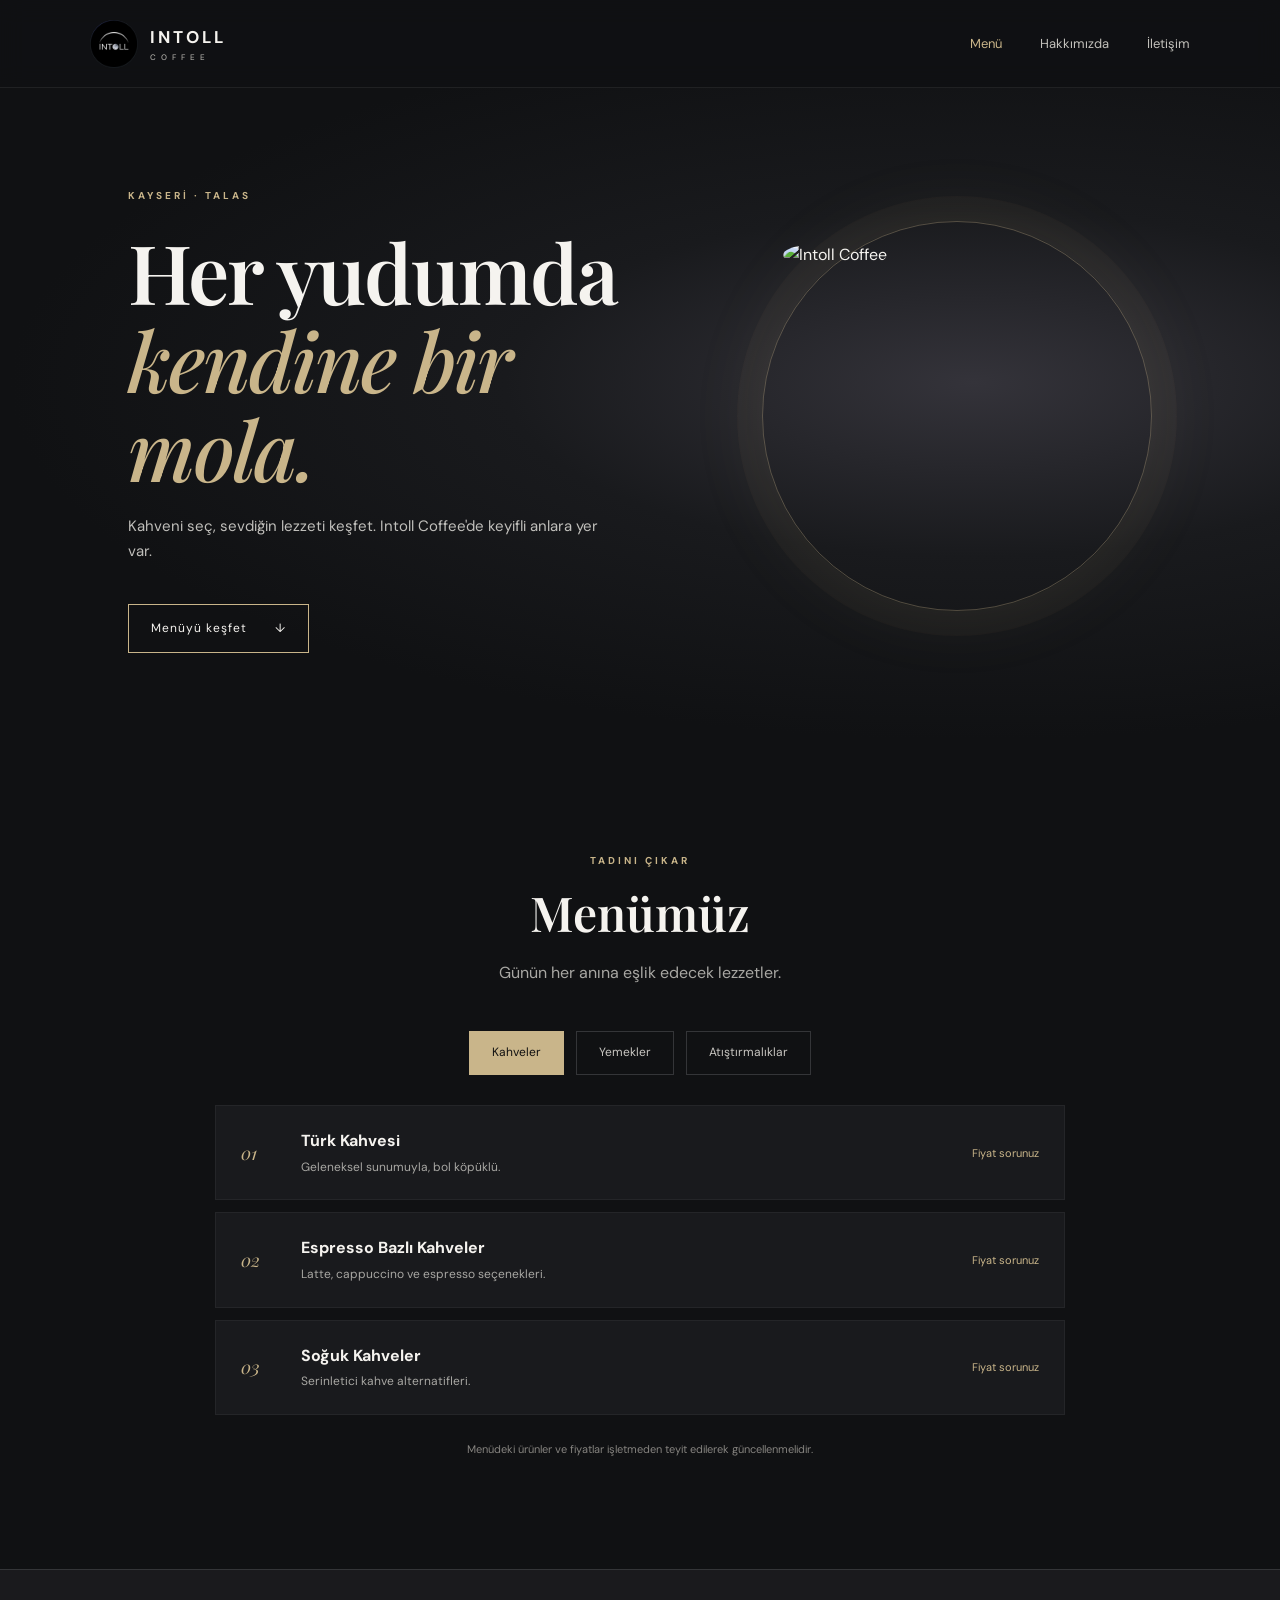
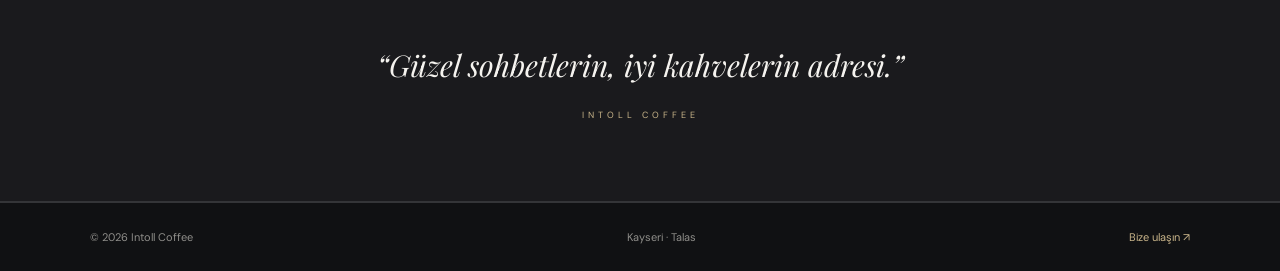
==== index.html @ 2c8d4df7 "Fix logo image source in index.html Updated logo image source in header." ====
<!DOCTYPE html>
<html lang="tr">
<head>
  <meta charset="UTF-8"><meta name="viewport" content="width=device-width, initial-scale=1">
  <meta name="description" content="Intoll Coffee — Kayseri Talas'ta kahve, lezzet ve keyifli anlar.">
  <title>Menü | Intoll Coffee</title><link rel="stylesheet" href="style.css">
</head>
<body>
<header class="site-header"><a class="brand" href="index.html"><img src="intoll-logo.jpg" alt="Intoll Coffee logosu"><span>INTOLL <small>COFFEE</small></span></a>
<button class="nav-toggle" aria-label="Menüyü aç" aria-expanded="false">☰</button>
<nav class="nav"><a class="active" href="index.html">Menü</a><a href="about.html">Hakkımızda</a><a href="contact.html">İletişim</a></nav></header>
<main>
<section class="hero menu-hero"><div class="hero-content"><p class="eyebrow">KAYSERİ · TALAS</p><h1>Her yudumda<br><em>kendine bir mola.</em></h1><p>Kahveni seç, sevdiğin lezzeti keşfet. Intoll Coffee'de keyifli anlara yer var.</p><a class="button" href="#menu">Menüyü keşfet <span>↓</span></a></div><div class="hero-orbit"><img src="assets/intoll-logo.jpg" alt="Intoll Coffee"></div></section>
<section id="menu" class="section menu-section"><div class="section-heading"><p class="eyebrow">TADINI ÇIKAR</p><h2>Menümüz</h2><p>Günün her anına eşlik edecek lezzetler.</p></div>
<div class="menu-tabs" role="tablist"><button class="tab active" data-category="coffee">Kahveler</button><button class="tab" data-category="food">Yemekler</button><button class="tab" data-category="dessert">Atıştırmalıklar</button></div>
<div class="menu-grid" id="menu-items">
<article class="menu-card"><span class="menu-number">01</span><div><h3>Türk Kahvesi</h3><p>Geleneksel sunumuyla, bol köpüklü.</p></div><span class="price">Fiyat sorunuz</span></article>
<article class="menu-card"><span class="menu-number">02</span><div><h3>Espresso Bazlı Kahveler</h3><p>Latte, cappuccino ve espresso seçenekleri.</p></div><span class="price">Fiyat sorunuz</span></article>
<article class="menu-card"><span class="menu-number">03</span><div><h3>Soğuk Kahveler</h3><p>Serinletici kahve alternatifleri.</p></div><span class="price">Fiyat sorunuz</span></article>
</div>
<p class="menu-note">Menüdeki ürünler ve fiyatlar işletmeden teyit edilerek güncellenmelidir.</p>
</section>
<section class="quote-band"><p>“Güzel sohbetlerin, iyi kahvelerin adresi.”</p><span>INTOLL COFFEE</span></section>
</main>
<footer><span>© <span id="year"></span> Intoll Coffee</span><span>Kayseri · Talas</span><a href="contact.html">Bize ulaşın ↗</a></footer>
<script src="script.js"></script></body></html>
---- style.css ----
@import url('https://fonts.googleapis.com/css2?family=DM+Sans:wght@400;500;600;700&family=Playfair+Display:ital,wght@0,500;0,600;0,700;1,500;1,600&display=swap');
:root{--bg:#101113;--panel:#191a1d;--white:#f5f3ef;--muted:#a8a7a3;--line:#343538;--accent:#c9b58a}*{box-sizing:border-box}html{scroll-behavior:smooth;scroll-padding-top:90px}body{margin:0;background:var(--bg);color:var(--white);font-family:'DM Sans',sans-serif;line-height:1.65}a{color:inherit;text-decoration:none}.site-header{height:88px;padding:0 7%;display:flex;align-items:center;justify-content:space-between;border-bottom:1px solid #ffffff12;background:#101113f2;position:sticky;top:0;z-index:10;backdrop-filter:blur(12px)}.brand{display:flex;align-items:center;gap:12px;font-weight:700;letter-spacing:3px;font-size:17px}.brand img{width:48px;height:48px;object-fit:cover;border-radius:50%}.brand small{display:block;font-size:8px;letter-spacing:5px;color:var(--muted);font-weight:500}.nav{display:flex;gap:38px}.nav a{font-size:13px;color:#c2c0bb;transition:.2s}.nav a:hover,.nav a.active{color:var(--accent)}.nav-toggle{display:none;background:none;color:white;border:0;font-size:25px}.hero{min-height:650px;padding:90px 10%;display:flex;align-items:center;justify-content:space-between;gap:50px;background:radial-gradient(ellipse at 76% 45%,#34333a 0%,#191a1d 34%,#101113 70%)}.hero-content{max-width:570px}.eyebrow{font-size:10px;letter-spacing:3px;color:var(--accent);font-weight:700}.hero h1,.inner-hero h1{font:600 clamp(48px,7vw,82px)/1.08 'Playfair Display',serif;letter-spacing:-2px;margin:22px 0}.hero h1 em,.inner-hero h1 em{color:var(--accent);font-weight:500}.hero-content>p:not(.eyebrow),.inner-hero>p:not(.eyebrow){max-width:470px;color:#c0bfbb;font-size:15px}.button{display:inline-flex;gap:28px;align-items:center;margin-top:25px;padding:14px 22px;border:1px solid var(--accent);font-size:12px;letter-spacing:1px;transition:.2s}.button:hover{background:var(--accent);color:#111}.hero-orbit{width:min(36vw,390px);aspect-ratio:1;border:1px solid #c9b58a55;border-radius:50%;padding:20px;box-shadow:0 0 0 25px #c9b58a08,0 0 80px #c9b58a16}.hero-orbit img,.about-mark img{width:100%;height:100%;object-fit:cover;border-radius:50%}.section{padding:100px 10%}.section-heading{text-align:center}.section-heading h2,.about-layout h2{font:600 48px 'Playfair Display',serif;margin:5px 0 10px}.section-heading>p:last-child{color:var(--muted)}.menu-tabs{display:flex;justify-content:center;gap:12px;margin:45px 0 30px;flex-wrap:wrap}.tab{background:transparent;border:1px solid var(--line);color:#c8c6c1;padding:11px 22px;font:inherit;font-size:12px;cursor:pointer}.tab.active,.tab:hover{background:var(--accent);color:#111;border-color:var(--accent)}.menu-grid{max-width:850px;margin:auto;display:grid;gap:12px}.menu-card{display:grid;grid-template-columns:45px 1fr auto;align-items:center;gap:15px;padding:22px 25px;background:var(--panel);border:1px solid #ffffff0c}.menu-number{color:var(--accent);font:italic 18px 'Playfair Display',serif}.menu-card h3{font-size:16px;margin:0 0 3px}.menu-card p{font-size:12px;color:var(--muted);margin:0}.price{font-size:11px;color:var(--accent);white-space:nowrap}.menu-note{text-align:center;color:#85837f;font-size:11px;margin-top:25px}.quote-band{text-align:center;padding:75px 20px;background:#1a1a1d;border-block:1px solid var(--line)}.quote-band p{font:italic 30px 'Playfair Display',serif;margin:0 0 15px}.quote-band span{font-size:9px;letter-spacing:4px;color:var(--accent)}.inner-hero{padding:110px 10% 100px;background:radial-gradient(ellipse at 70% 30%,#34333a,#101113 65%)}.inner-hero h1{font-size:clamp(48px,7vw,76px)}.about-layout{display:grid;grid-template-columns:minmax(220px, .8fr) 1.2fr;gap:9%;align-items:center}.about-mark{width:min(100%,330px);aspect-ratio:1;padding:16px;border:1px solid #c9b58a66;border-radius:50%}.about-layout p:not(.eyebrow){color:#b9b8b4;font-size:14px}.text-link{display:inline-block;color:var(--accent);font-size:12px;margin-top:18px;border-bottom:1px solid #c9b58a66;padding-bottom:5px}.contact-grid{display:grid;grid-template-columns:repeat(3,1fr);gap:16px}.contact-card{background:var(--panel);border:1px solid #ffffff10;padding:30px;min-height:270px}.contact-icon{font-size:30px;color:var(--accent)}.contact-card h2{font:600 25px 'Playfair Display',serif;margin:8px 0}.contact-card p:not(.eyebrow){font-size:13px;color:var(--muted)}.muted{font-size:11px;color:#888}footer{padding:25px 7%;border-top:1px solid var(--line);display:flex;justify-content:space-between;gap:20px;color:#8f8e8a;font-size:11px}footer a{color:var(--accent)}@media(max-width:760px){.site-header{height:72px;padding:0 6%}.brand img{width:42px;height:42px}.nav-toggle{display:block}.nav{display:none;position:absolute;top:72px;left:0;right:0;padding:22px 7%;background:#17181b;border-bottom:1px solid var(--line);flex-direction:column;gap:18px}.nav.open{display:flex}.hero{min-height:auto;padding:85px 8%;display:block}.hero-orbit{width:210px;margin:65px auto 0}.hero h1{font-size:54px}.section{padding:75px 7%}.section-heading h2,.about-layout h2{font-size:40px}.menu-card{grid-template-columns:28px 1fr;gap:10px;padding:18px}.price{grid-column:2}.inner-hero{padding:85px 8%}.about-layout{grid-template-columns:1fr;gap:40px}.about-mark{width:220px;margin:auto}.contact-grid{grid-template-columns:1fr}.contact-card{min-height:auto}footer{flex-wrap:wrap;padding:22px 7%}}
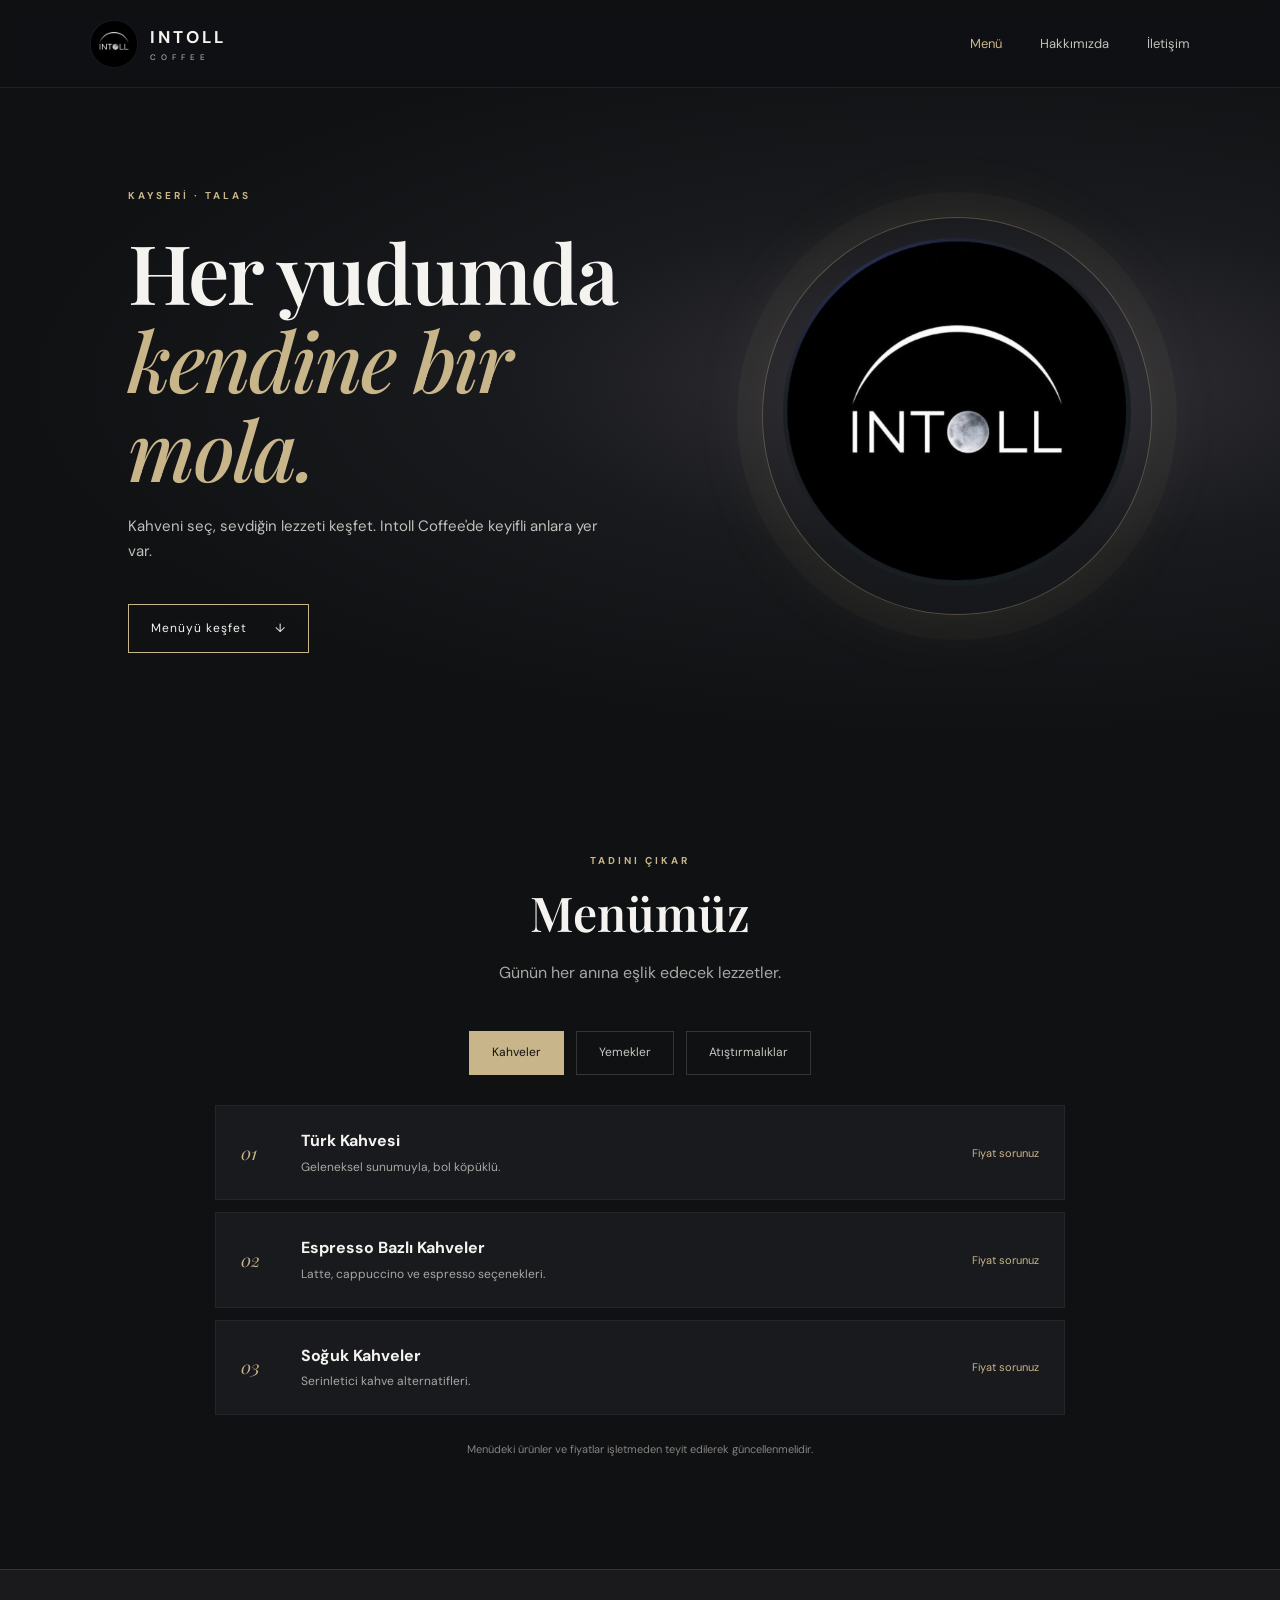
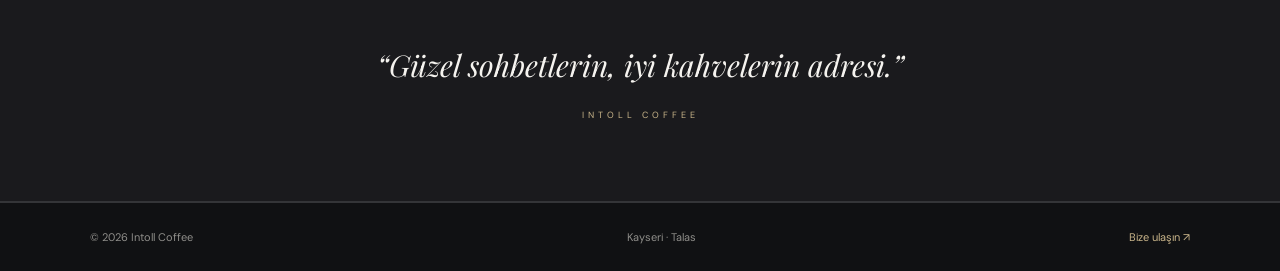
==== commit 25e0ff9d: "Update index.html" ====
--- a/index.html
+++ b/index.html
@@ -6,7 +6,7 @@
   <title>Menü | Intoll Coffee</title><link rel="stylesheet" href="style.css">
 </head>
 <body>
-<header class="site-header"><a class="brand" href="index.html"><img src="intoll-logo.jpg" alt="Intoll Coffee logosu"><span>INTOLL <small>COFFEE</small></span></a>
+<header class="site-header"><a class="brand" href="index.html"><img src="assets/intoll-logo.jpg" alt="Intoll Coffee logosu"><span>INTOLL <small>COFFEE</small></span></a>
 <button class="nav-toggle" aria-label="Menüyü aç" aria-expanded="false">☰</button>
 <nav class="nav"><a class="active" href="index.html">Menü</a><a href="about.html">Hakkımızda</a><a href="contact.html">İletişim</a></nav></header>
 <main>
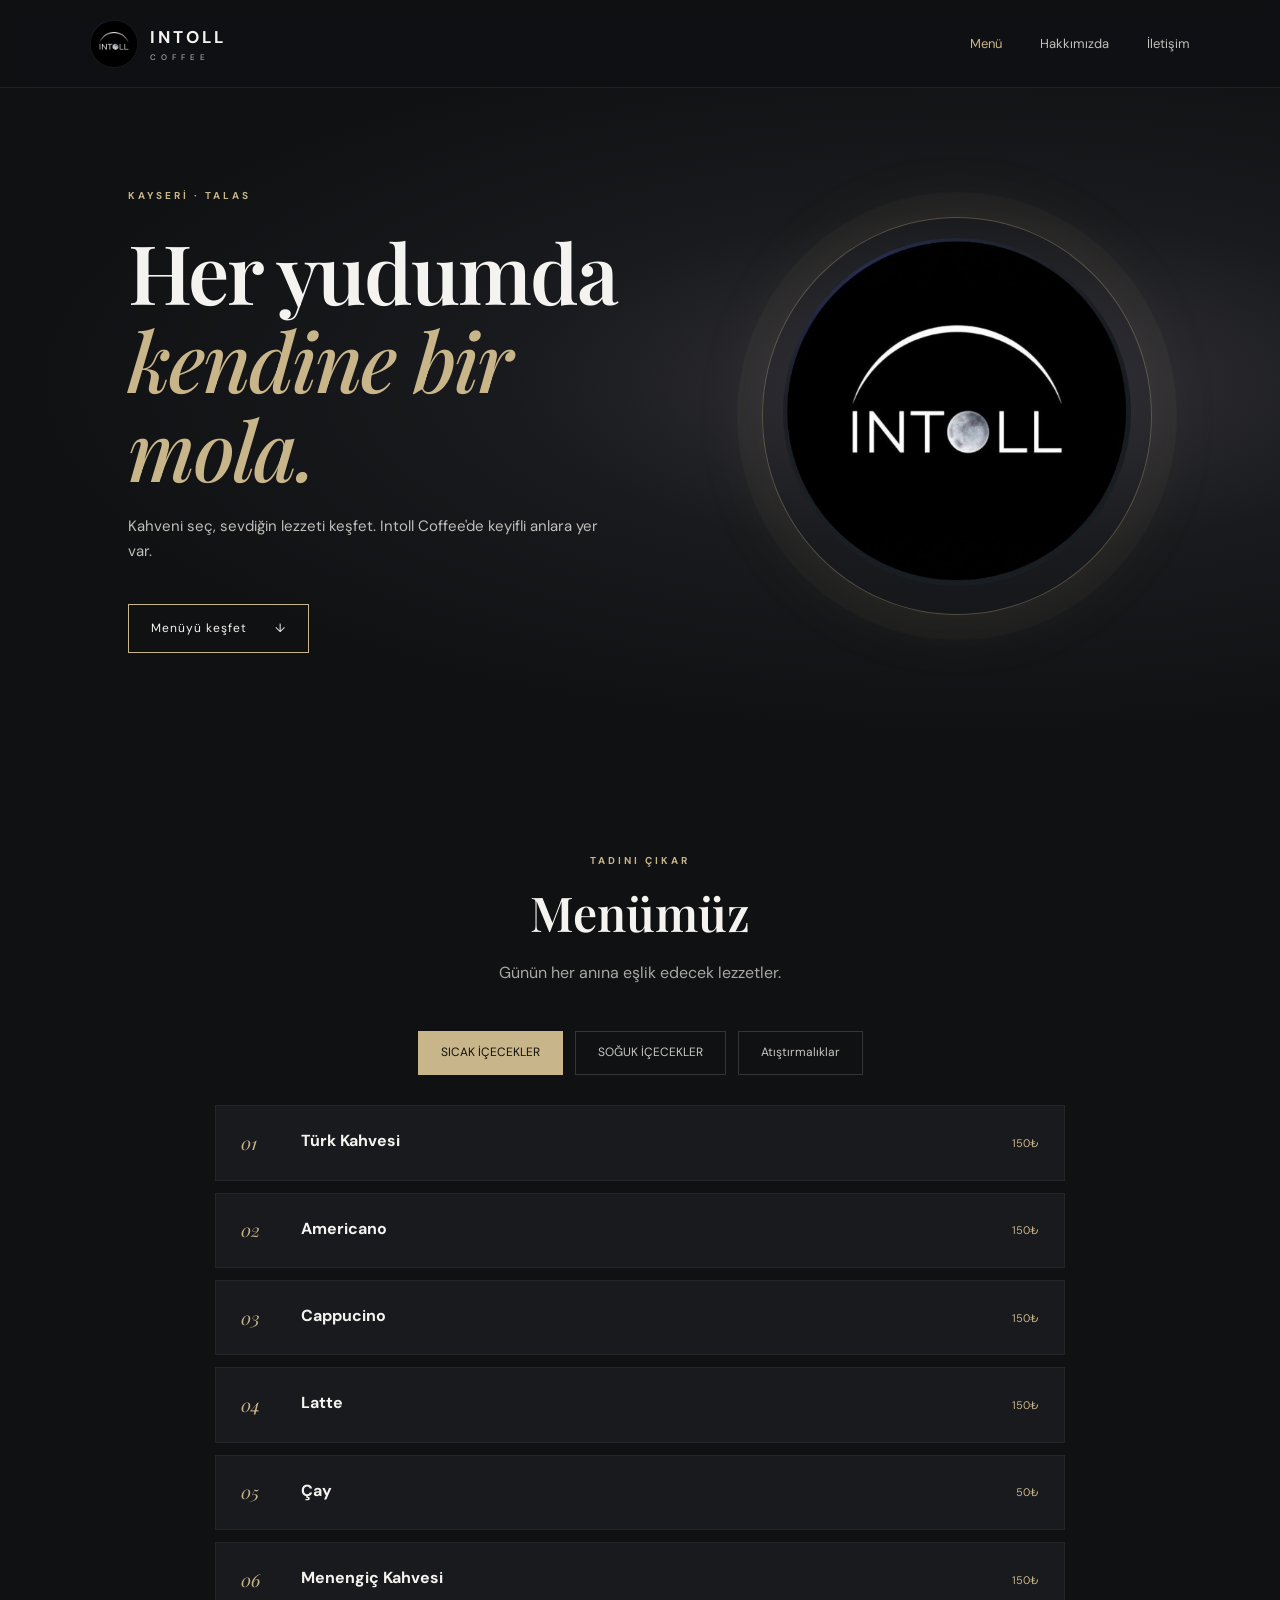
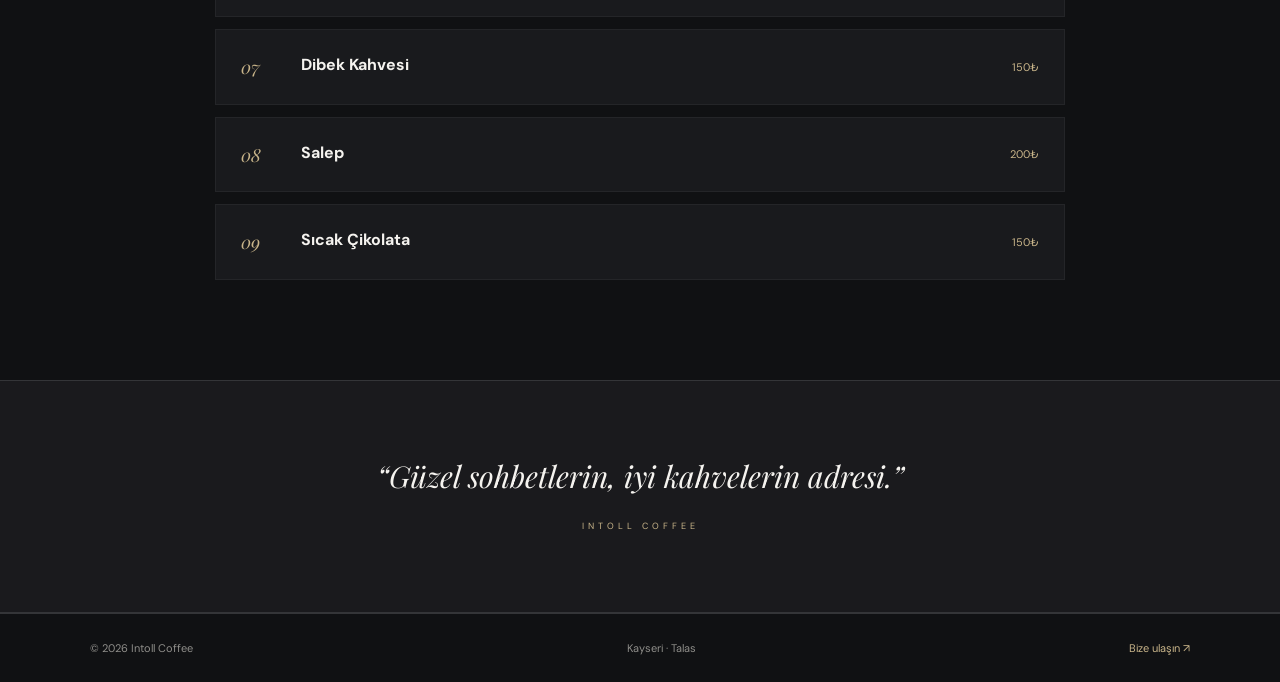
==== commit 8d0a2661: "Revise menu items and prices in index.html Updated the menu section to include new drink items and t" ====
--- a/index.html
+++ b/index.html
@@ -12,13 +12,19 @@
 <main>
 <section class="hero menu-hero"><div class="hero-content"><p class="eyebrow">KAYSERİ · TALAS</p><h1>Her yudumda<br><em>kendine bir mola.</em></h1><p>Kahveni seç, sevdiğin lezzeti keşfet. Intoll Coffee'de keyifli anlara yer var.</p><a class="button" href="#menu">Menüyü keşfet <span>↓</span></a></div><div class="hero-orbit"><img src="assets/intoll-logo.jpg" alt="Intoll Coffee"></div></section>
 <section id="menu" class="section menu-section"><div class="section-heading"><p class="eyebrow">TADINI ÇIKAR</p><h2>Menümüz</h2><p>Günün her anına eşlik edecek lezzetler.</p></div>
-<div class="menu-tabs" role="tablist"><button class="tab active" data-category="coffee">Kahveler</button><button class="tab" data-category="food">Yemekler</button><button class="tab" data-category="dessert">Atıştırmalıklar</button></div>
+<div class="menu-tabs" role="tablist"><button class="tab active" data-category="coffee">SICAK İÇECEKLER</button><button class="tab" data-category="food">SOĞUK İÇECEKLER</button><button class="tab" data-category="dessert">Atıştırmalıklar</button></div>
 <div class="menu-grid" id="menu-items">
-<article class="menu-card"><span class="menu-number">01</span><div><h3>Türk Kahvesi</h3><p>Geleneksel sunumuyla, bol köpüklü.</p></div><span class="price">Fiyat sorunuz</span></article>
-<article class="menu-card"><span class="menu-number">02</span><div><h3>Espresso Bazlı Kahveler</h3><p>Latte, cappuccino ve espresso seçenekleri.</p></div><span class="price">Fiyat sorunuz</span></article>
-<article class="menu-card"><span class="menu-number">03</span><div><h3>Soğuk Kahveler</h3><p>Serinletici kahve alternatifleri.</p></div><span class="price">Fiyat sorunuz</span></article>
+<article class="menu-card"><span class="menu-number">01</span><div><h3>Türk Kahvesi</h3></div><span class="price">150₺</span></article>
+<article class="menu-card"><span class="menu-number">02</span><div><h3>Americano</h3></div><span class="price">150₺</span></article>
+<article class="menu-card"><span class="menu-number">03</span><div><h3>Cappucino</h3></div><span class="price">150₺</span></article>
+<article class="menu-card"><span class="menu-number">04</span><div><h3>Latte</h3></div><span class="price">150₺</span></article>
+<article class="menu-card"><span class="menu-number">05</span><div><h3>Çay</h3></div><span class="price">50₺</span></article>
+<article class="menu-card"><span class="menu-number">06</span><div><h3>Menengiç Kahvesi</h3></div><span class="price">150₺</span></article>
+<article class="menu-card"><span class="menu-number">07</span><div><h3>Dibek Kahvesi</h3></div><span class="price">150₺</span></article>
+<article class="menu-card"><span class="menu-number">08</span><div><h3>Salep</h3></div><span class="price">200₺</span></article>
+<article class="menu-card"><span class="menu-number">09</span><div><h3>Sıcak Çikolata</h3></div><span class="price">150₺</span></article>
+
 </div>
-<p class="menu-note">Menüdeki ürünler ve fiyatlar işletmeden teyit edilerek güncellenmelidir.</p>
 </section>
 <section class="quote-band"><p>“Güzel sohbetlerin, iyi kahvelerin adresi.”</p><span>INTOLL COFFEE</span></section>
 </main>
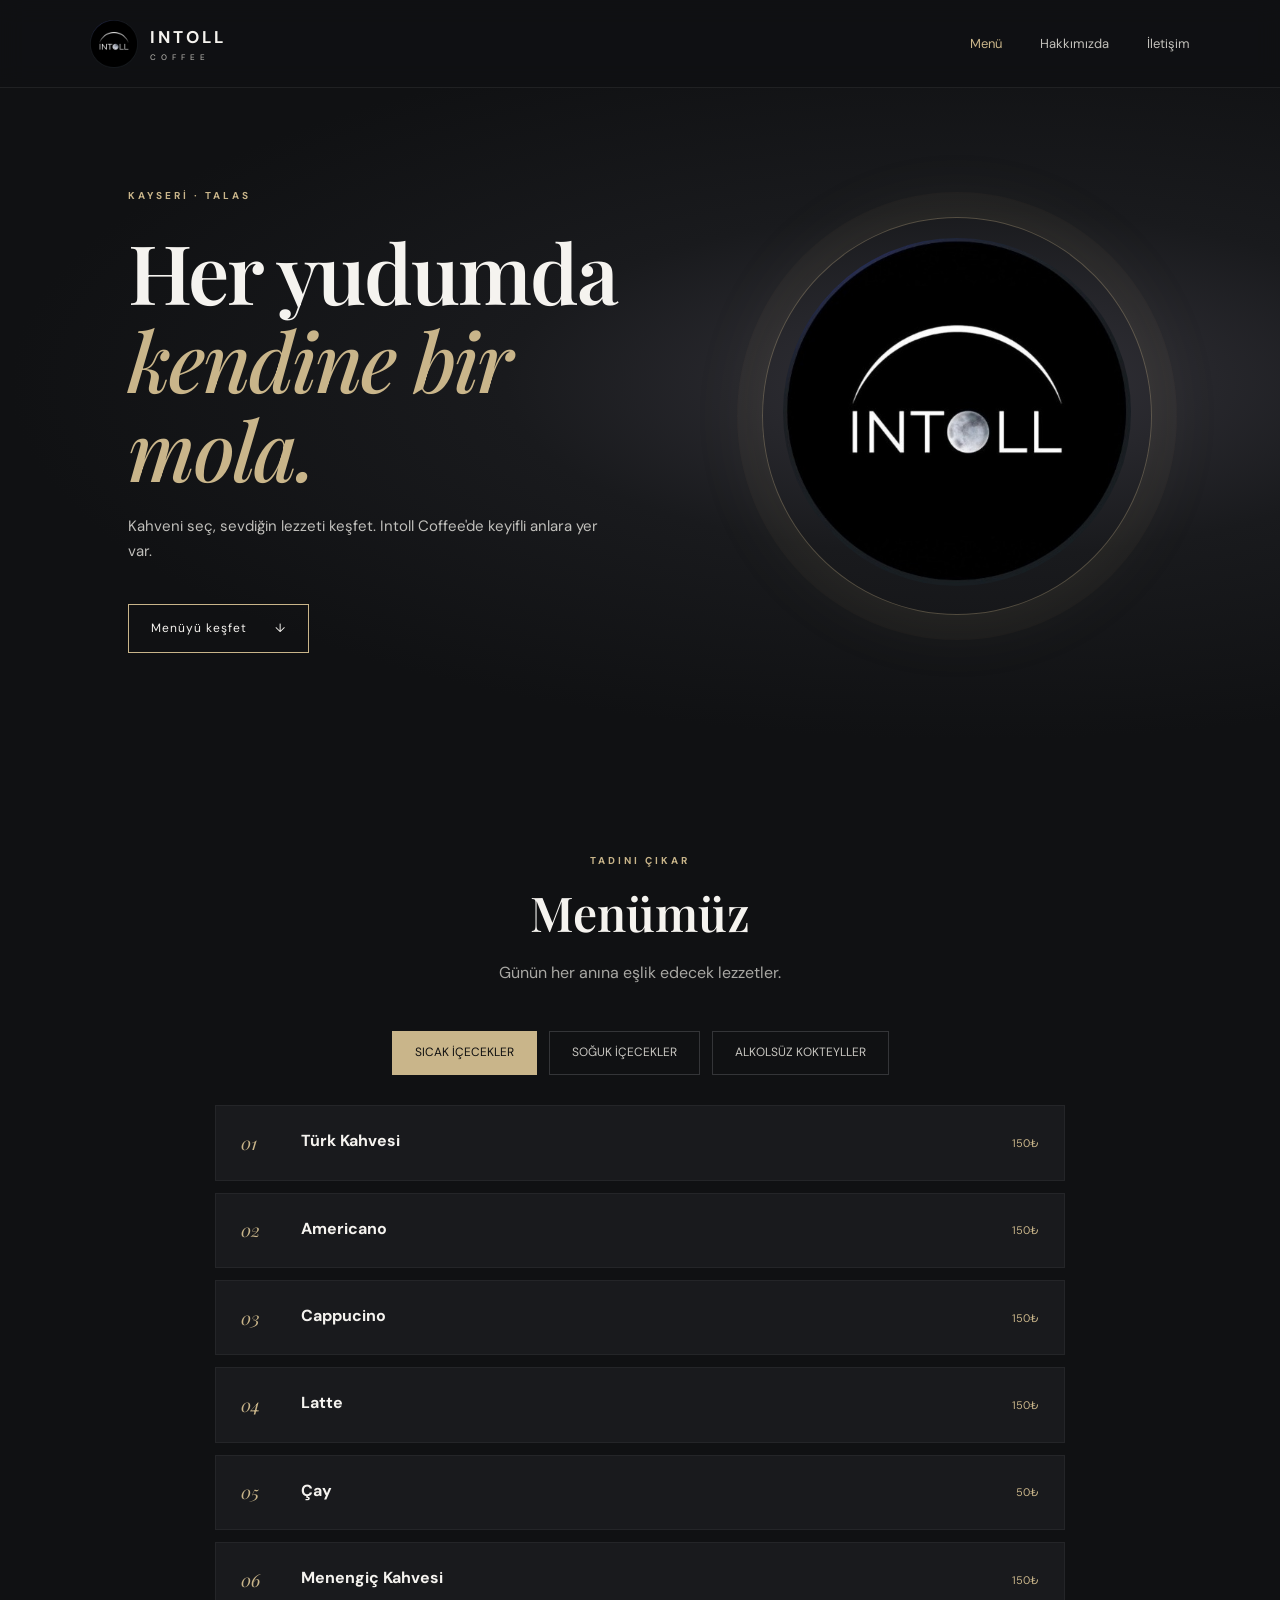
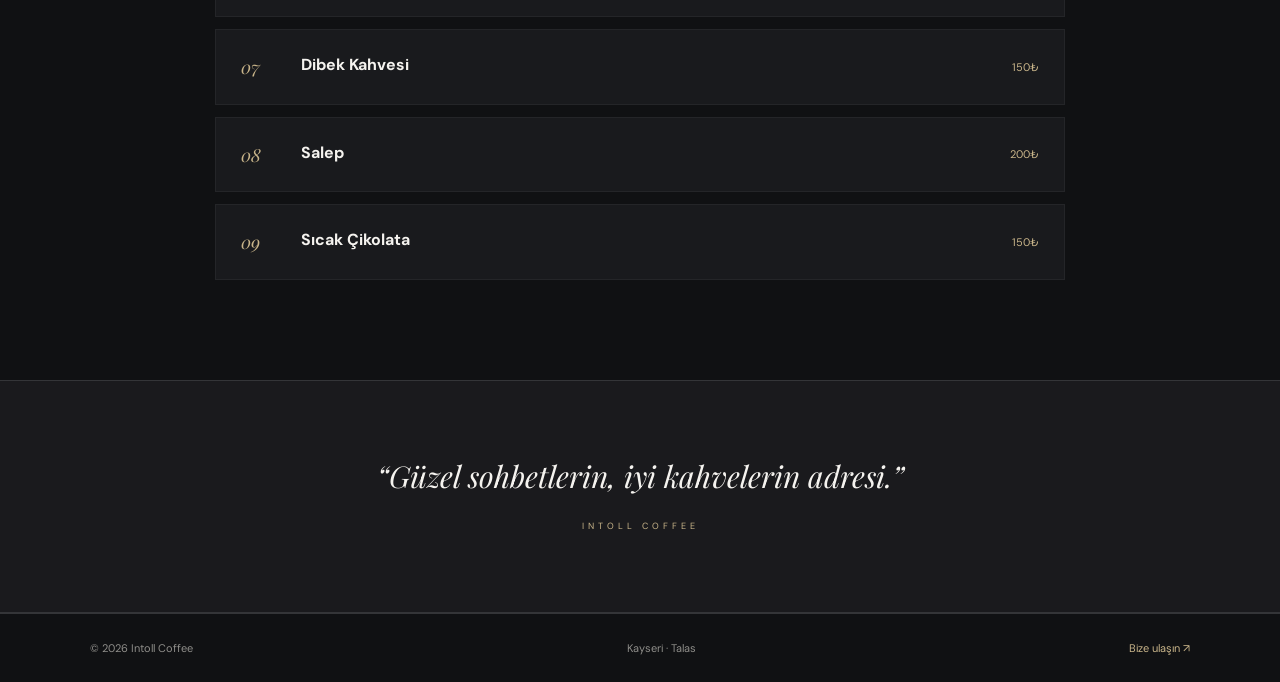
==== commit 5255244f: "Update menu tabs to include non-alcoholic cocktails" ====
--- a/index.html
+++ b/index.html
@@ -12,7 +12,7 @@
 <main>
 <section class="hero menu-hero"><div class="hero-content"><p class="eyebrow">KAYSERİ · TALAS</p><h1>Her yudumda<br><em>kendine bir mola.</em></h1><p>Kahveni seç, sevdiğin lezzeti keşfet. Intoll Coffee'de keyifli anlara yer var.</p><a class="button" href="#menu">Menüyü keşfet <span>↓</span></a></div><div class="hero-orbit"><img src="assets/intoll-logo.jpg" alt="Intoll Coffee"></div></section>
 <section id="menu" class="section menu-section"><div class="section-heading"><p class="eyebrow">TADINI ÇIKAR</p><h2>Menümüz</h2><p>Günün her anına eşlik edecek lezzetler.</p></div>
-<div class="menu-tabs" role="tablist"><button class="tab active" data-category="coffee">SICAK İÇECEKLER</button><button class="tab" data-category="food">SOĞUK İÇECEKLER</button><button class="tab" data-category="dessert">Atıştırmalıklar</button></div>
+<div class="menu-tabs" role="tablist"><button class="tab active" data-category="coffee">SICAK İÇECEKLER</button><button class="tab" data-category="food">SOĞUK İÇECEKLER</button><button class="tab" data-category="dessert">ALKOLSÜZ KOKTEYLLER</button></div>
 <div class="menu-grid" id="menu-items">
 <article class="menu-card"><span class="menu-number">01</span><div><h3>Türk Kahvesi</h3></div><span class="price">150₺</span></article>
 <article class="menu-card"><span class="menu-number">02</span><div><h3>Americano</h3></div><span class="price">150₺</span></article>
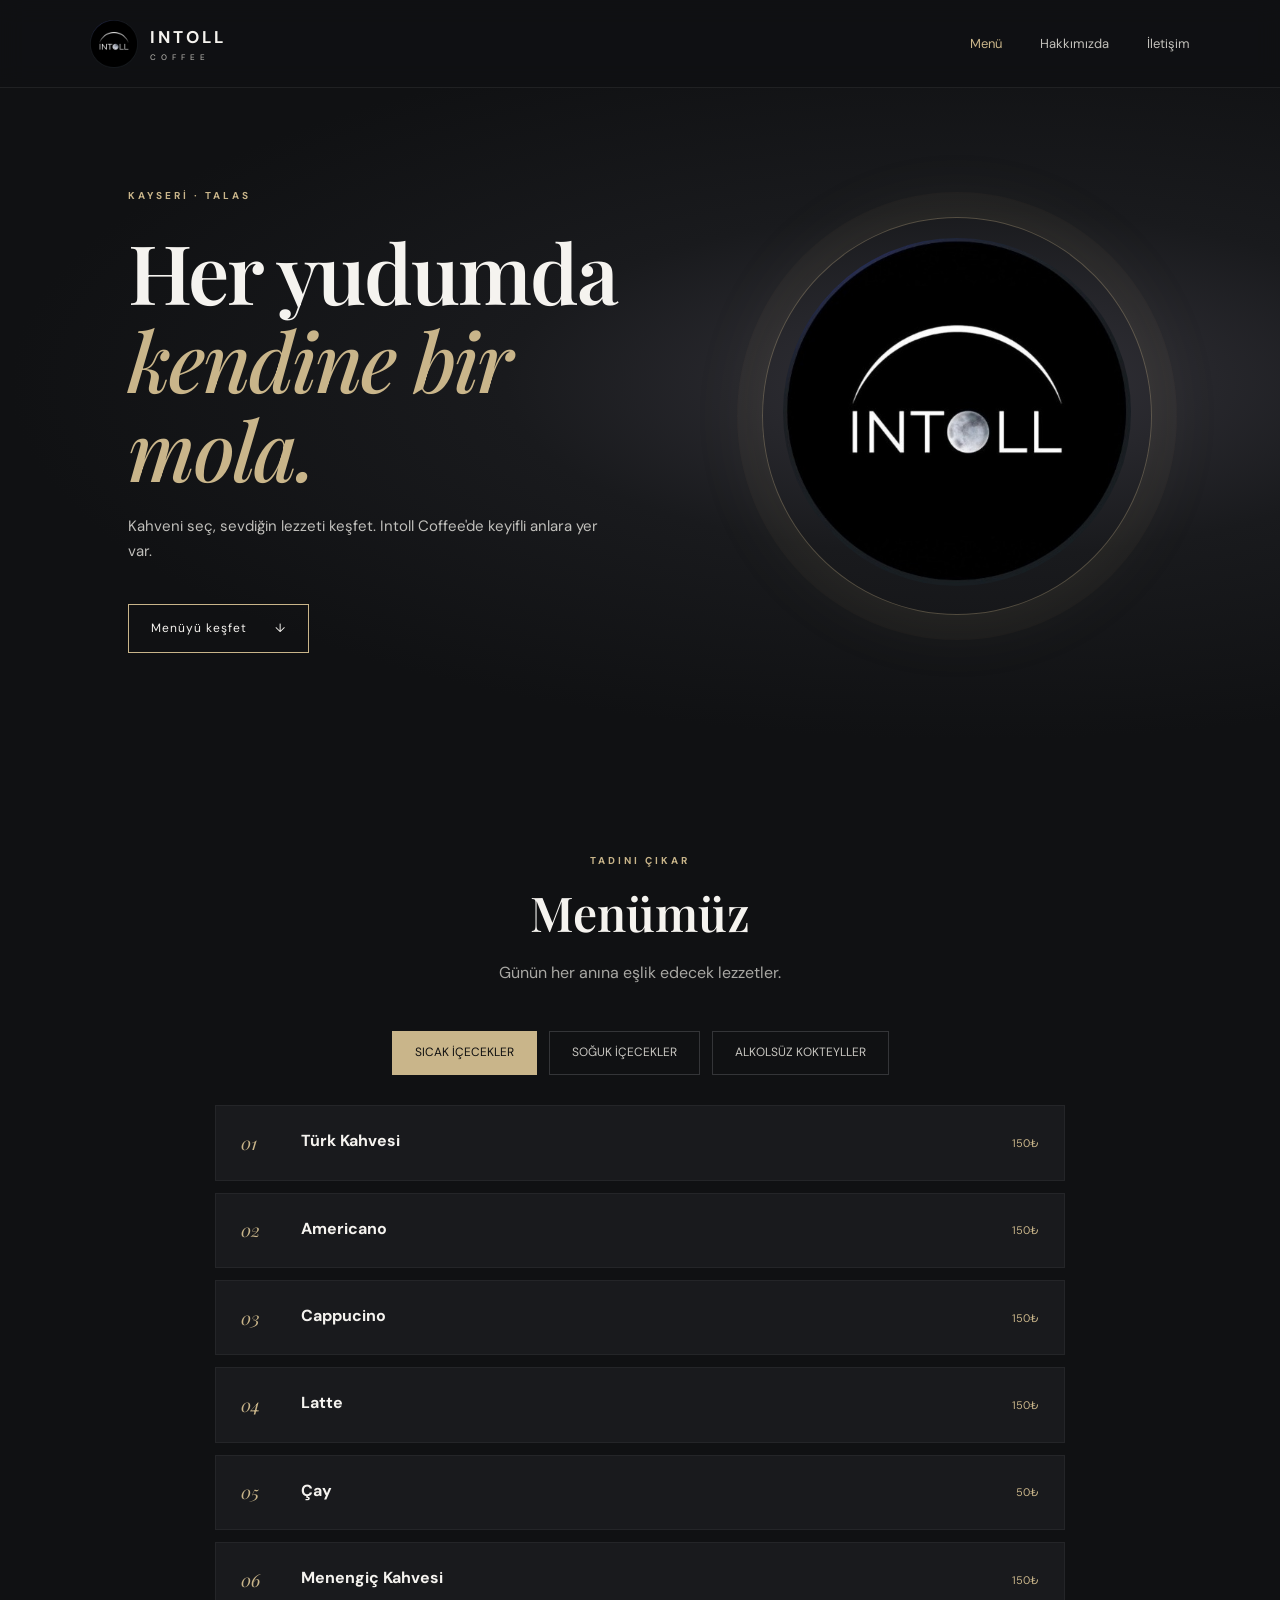
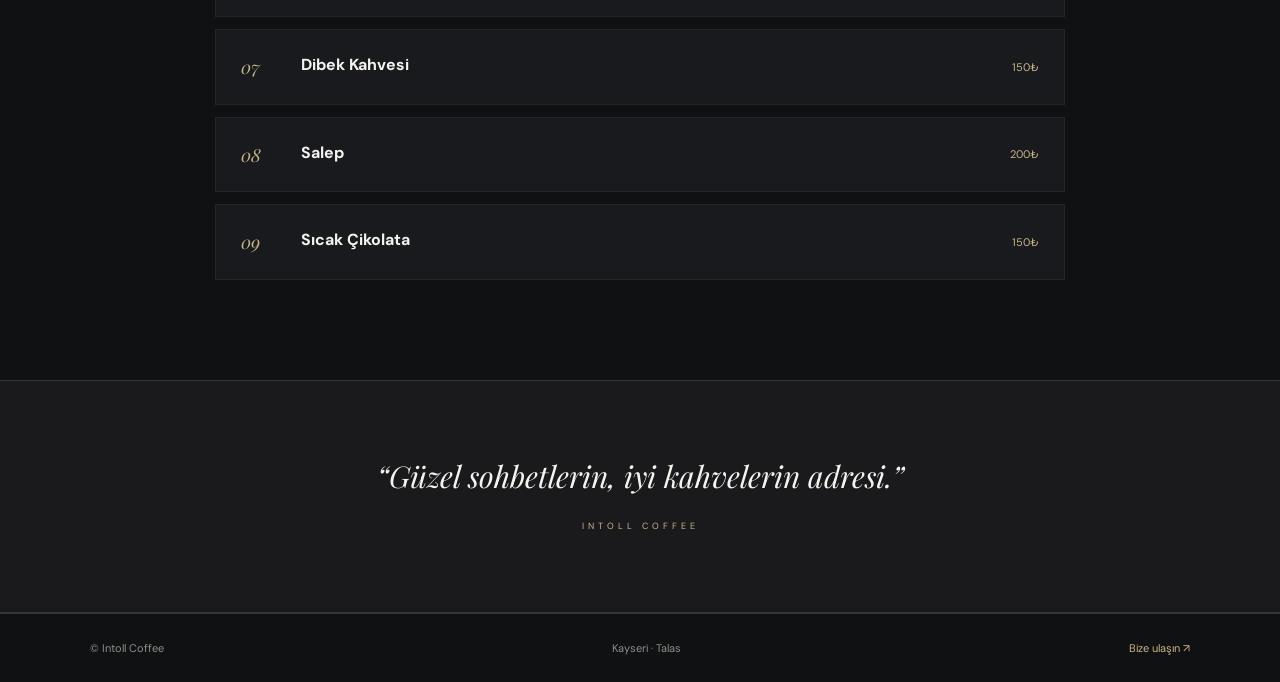
==== commit 64c9cb43: "Update menu tab for cold drinks category" ====
--- a/index.html
+++ b/index.html
@@ -12,7 +12,7 @@
 <main>
 <section class="hero menu-hero"><div class="hero-content"><p class="eyebrow">KAYSERİ · TALAS</p><h1>Her yudumda<br><em>kendine bir mola.</em></h1><p>Kahveni seç, sevdiğin lezzeti keşfet. Intoll Coffee'de keyifli anlara yer var.</p><a class="button" href="#menu">Menüyü keşfet <span>↓</span></a></div><div class="hero-orbit"><img src="assets/intoll-logo.jpg" alt="Intoll Coffee"></div></section>
 <section id="menu" class="section menu-section"><div class="section-heading"><p class="eyebrow">TADINI ÇIKAR</p><h2>Menümüz</h2><p>Günün her anına eşlik edecek lezzetler.</p></div>
-<div class="menu-tabs" role="tablist"><button class="tab active" data-category="coffee">SICAK İÇECEKLER</button><button class="tab" data-category="food">SOĞUK İÇECEKLER</button><button class="tab" data-category="dessert">ALKOLSÜZ KOKTEYLLER</button></div>
+<div class="menu-tabs" role="tablist"><button class="tab active" data-category="coffee">SICAK İÇECEKLER</button><button class="tab" data-category="cold_coffee">SOĞUK İÇECEKLER</button><button class="tab" data-category="dessert">ALKOLSÜZ KOKTEYLLER</button></div>
 <div class="menu-grid" id="menu-items">
 <article class="menu-card"><span class="menu-number">01</span><div><h3>Türk Kahvesi</h3></div><span class="price">150₺</span></article>
 <article class="menu-card"><span class="menu-number">02</span><div><h3>Americano</h3></div><span class="price">150₺</span></article>
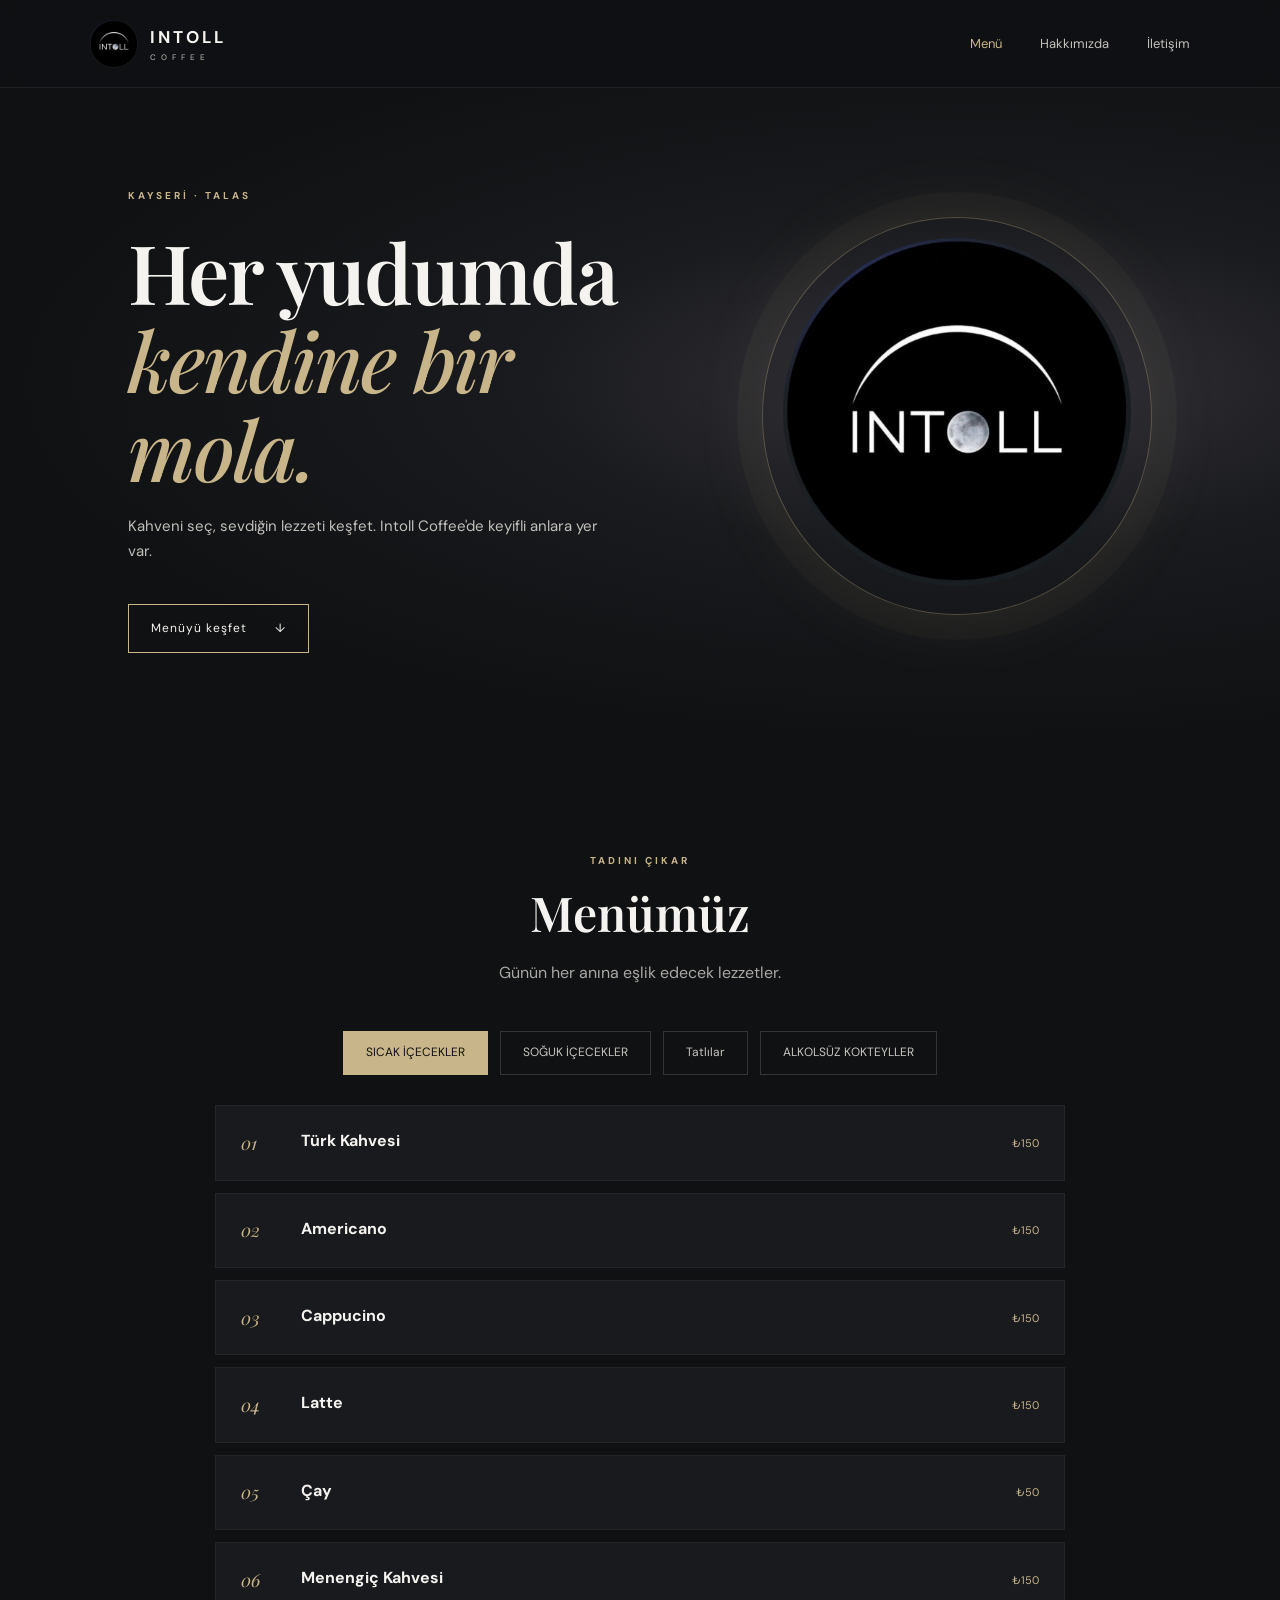
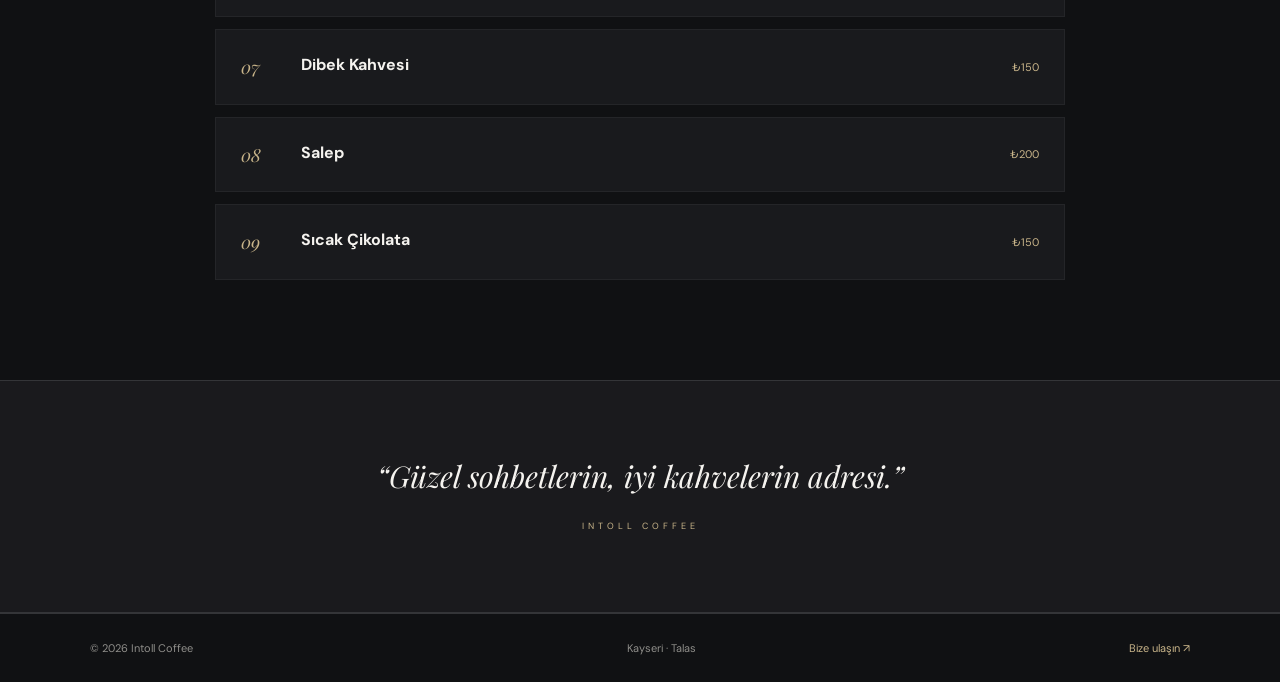
==== commit 4fdcebfc: "Modify menu tabs to add dessert category Updated menu tab section to include 'Tatlılar' and adjusted" ====
--- a/index.html
+++ b/index.html
@@ -12,7 +12,7 @@
 <main>
 <section class="hero menu-hero"><div class="hero-content"><p class="eyebrow">KAYSERİ · TALAS</p><h1>Her yudumda<br><em>kendine bir mola.</em></h1><p>Kahveni seç, sevdiğin lezzeti keşfet. Intoll Coffee'de keyifli anlara yer var.</p><a class="button" href="#menu">Menüyü keşfet <span>↓</span></a></div><div class="hero-orbit"><img src="assets/intoll-logo.jpg" alt="Intoll Coffee"></div></section>
 <section id="menu" class="section menu-section"><div class="section-heading"><p class="eyebrow">TADINI ÇIKAR</p><h2>Menümüz</h2><p>Günün her anına eşlik edecek lezzetler.</p></div>
-<div class="menu-tabs" role="tablist"><button class="tab active" data-category="coffee">SICAK İÇECEKLER</button><button class="tab" data-category="cold_coffee">SOĞUK İÇECEKLER</button><button class="tab" data-category="dessert">ALKOLSÜZ KOKTEYLLER</button></div>
+<div class="menu-tabs" role="tablist"><button class="tab active" data-category="coffee">SICAK İÇECEKLER</button><button class="tab" data-category="cold_coffee">SOĞUK İÇECEKLER</button><button class="tab" data-category="dessert">Tatlılar</button><button class="tab" data-category="noAlcohol">ALKOLSÜZ KOKTEYLLER</button></div>
 <div class="menu-grid" id="menu-items">
 <article class="menu-card"><span class="menu-number">01</span><div><h3>Türk Kahvesi</h3></div><span class="price">150₺</span></article>
 <article class="menu-card"><span class="menu-number">02</span><div><h3>Americano</h3></div><span class="price">150₺</span></article>
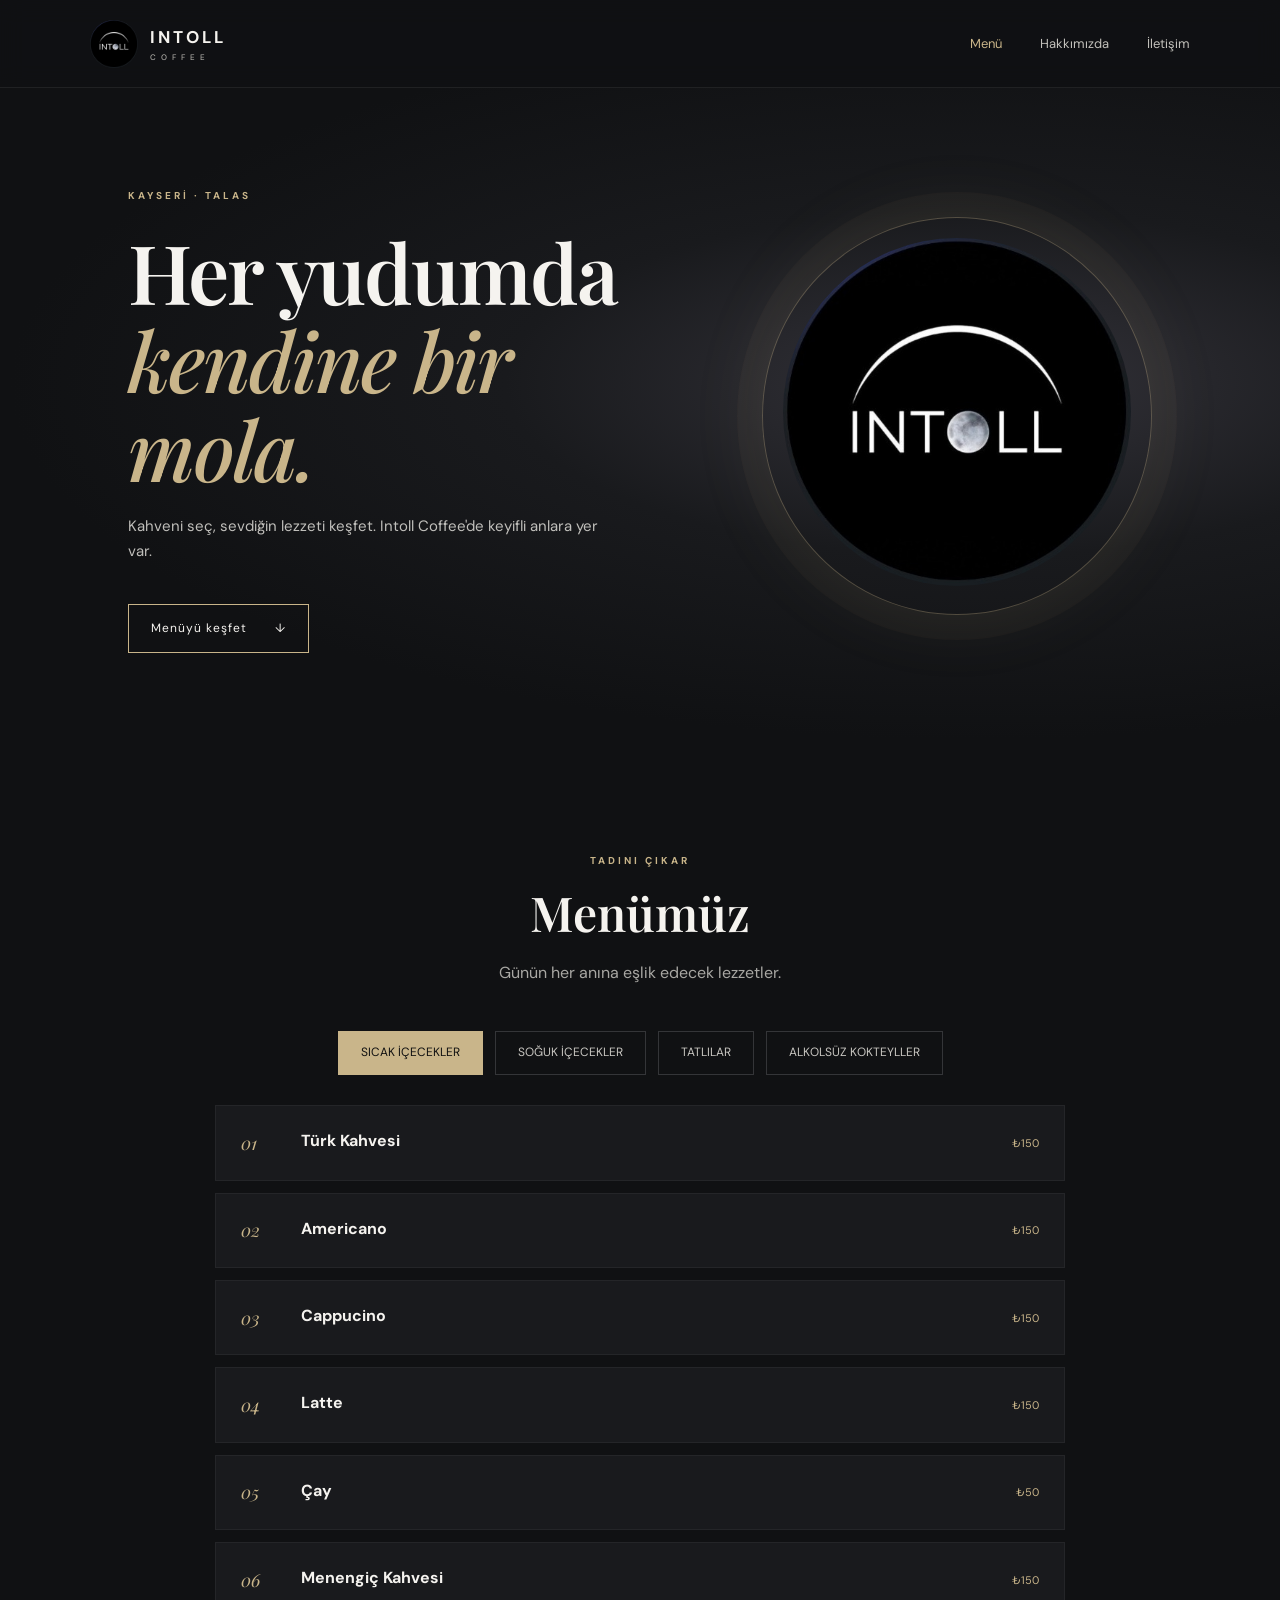
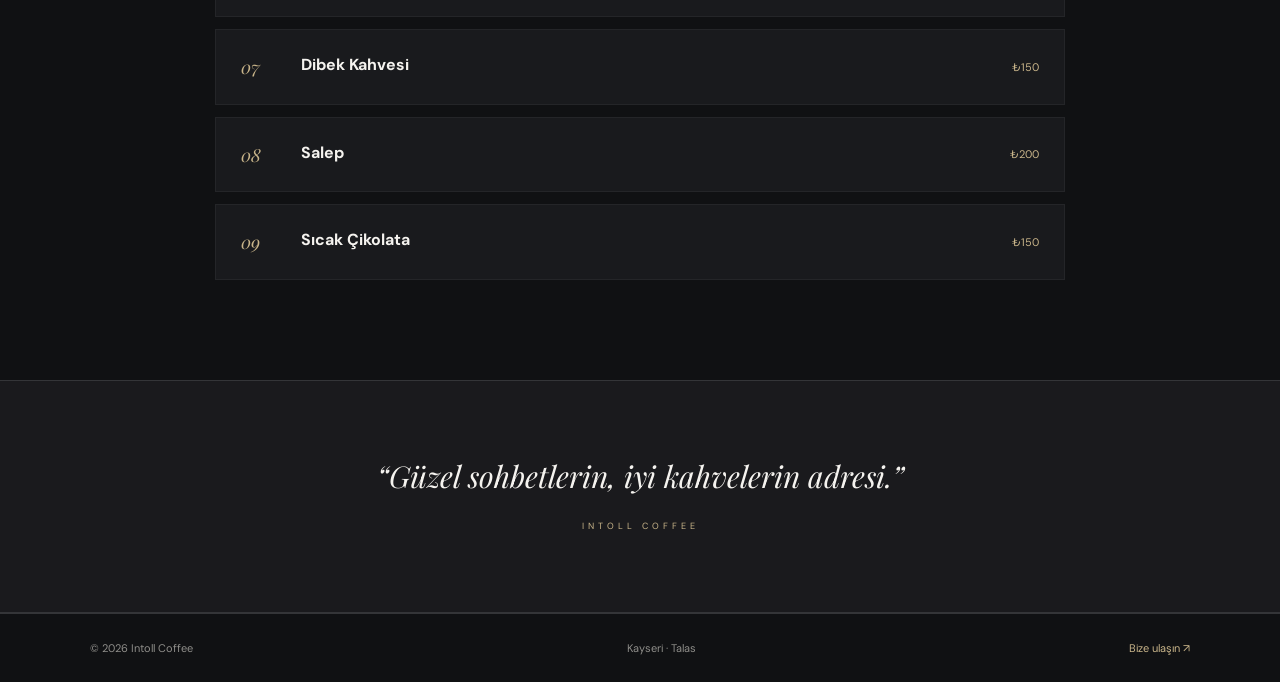
==== commit 05847b63: "Fix duplicate menu tab section in index.html" ====
--- a/index.html
+++ b/index.html
@@ -12,7 +12,7 @@
 <main>
 <section class="hero menu-hero"><div class="hero-content"><p class="eyebrow">KAYSERİ · TALAS</p><h1>Her yudumda<br><em>kendine bir mola.</em></h1><p>Kahveni seç, sevdiğin lezzeti keşfet. Intoll Coffee'de keyifli anlara yer var.</p><a class="button" href="#menu">Menüyü keşfet <span>↓</span></a></div><div class="hero-orbit"><img src="assets/intoll-logo.jpg" alt="Intoll Coffee"></div></section>
 <section id="menu" class="section menu-section"><div class="section-heading"><p class="eyebrow">TADINI ÇIKAR</p><h2>Menümüz</h2><p>Günün her anına eşlik edecek lezzetler.</p></div>
-<div class="menu-tabs" role="tablist"><button class="tab active" data-category="coffee">SICAK İÇECEKLER</button><button class="tab" data-category="cold_coffee">SOĞUK İÇECEKLER</button><button class="tab" data-category="dessert">Tatlılar</button><button class="tab" data-category="noAlcohol">ALKOLSÜZ KOKTEYLLER</button></div>
+<div class="menu-tabs" role="tablist"><button class="tab active" data-category="coffee">SICAK İÇECEKLER</button><button class="tab" data-category="cold_coffee">SOĞUK İÇECEKLER</button><button class="tab" data-category="dessert">TATLILAR</button><button class="tab" data-category="noAlcohol">ALKOLSÜZ KOKTEYLLER</button></div>
 <div class="menu-grid" id="menu-items">
 <article class="menu-card"><span class="menu-number">01</span><div><h3>Türk Kahvesi</h3></div><span class="price">150₺</span></article>
 <article class="menu-card"><span class="menu-number">02</span><div><h3>Americano</h3></div><span class="price">150₺</span></article>
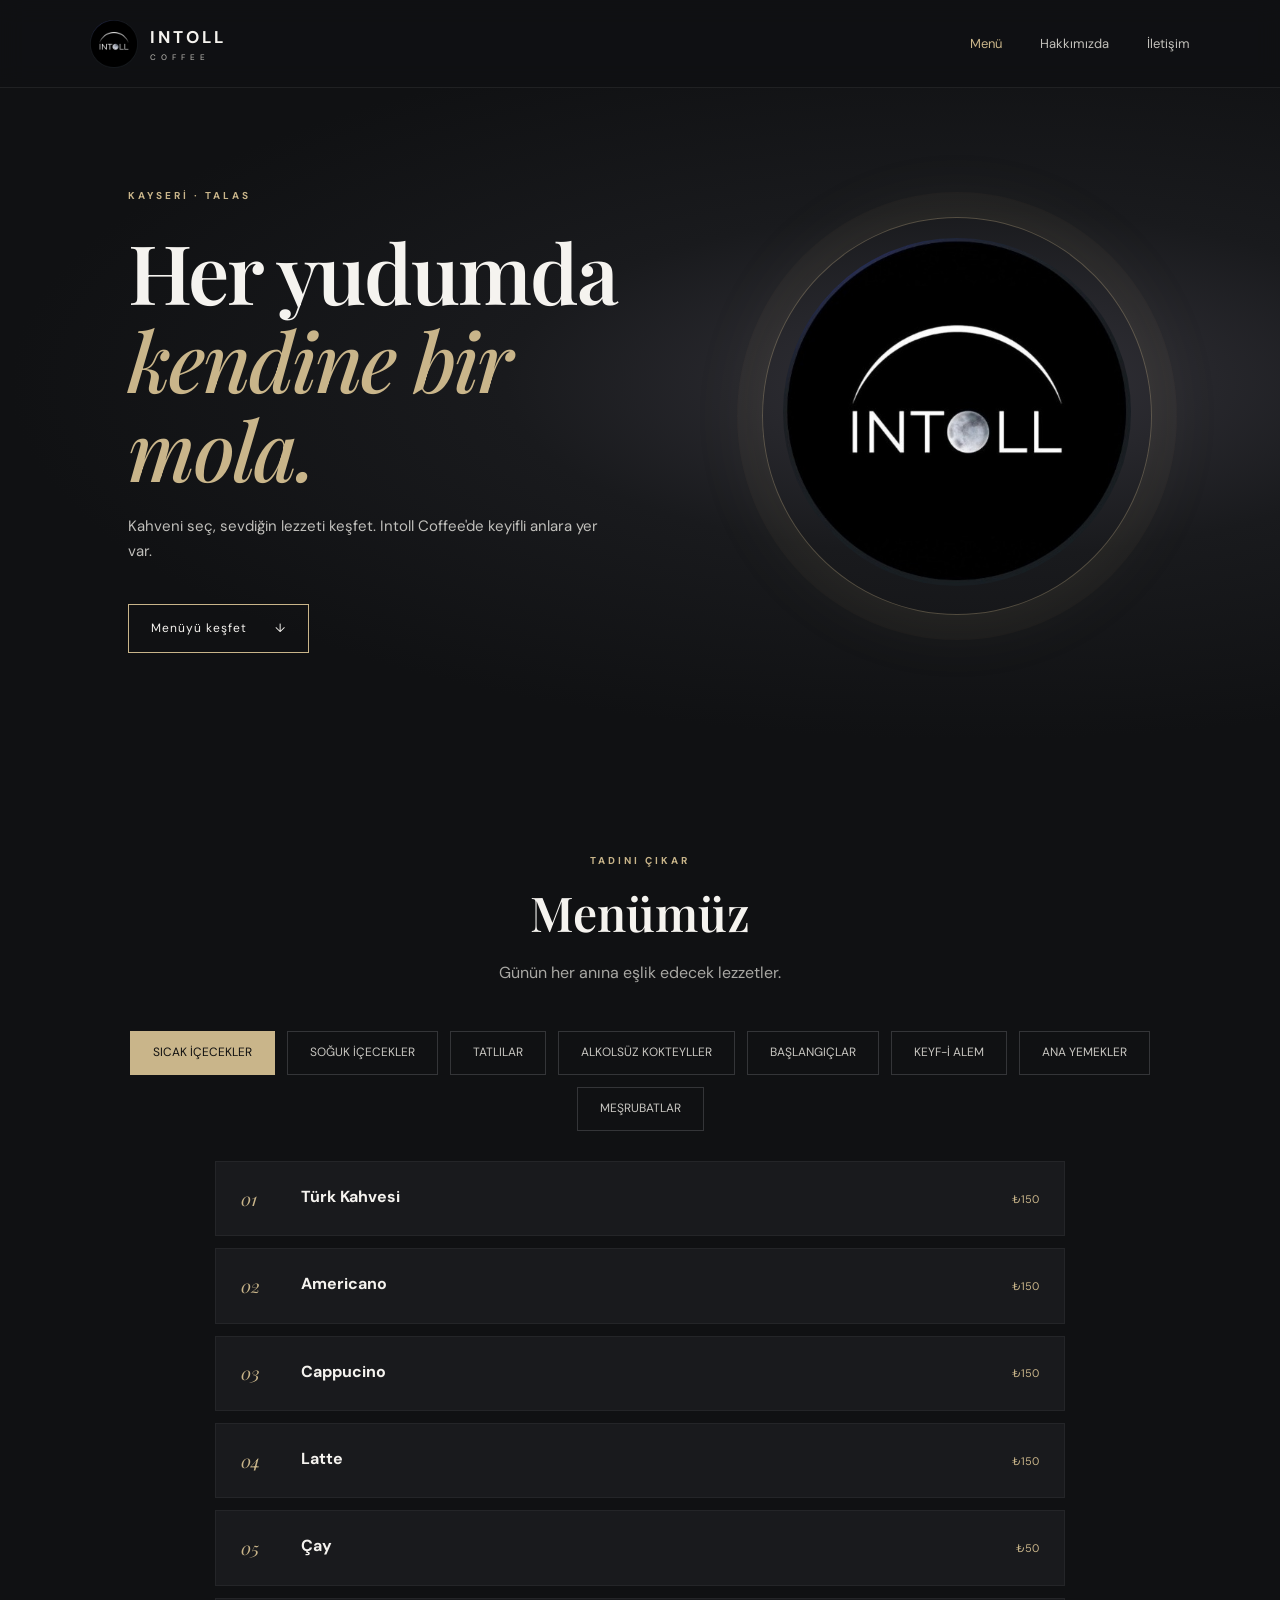
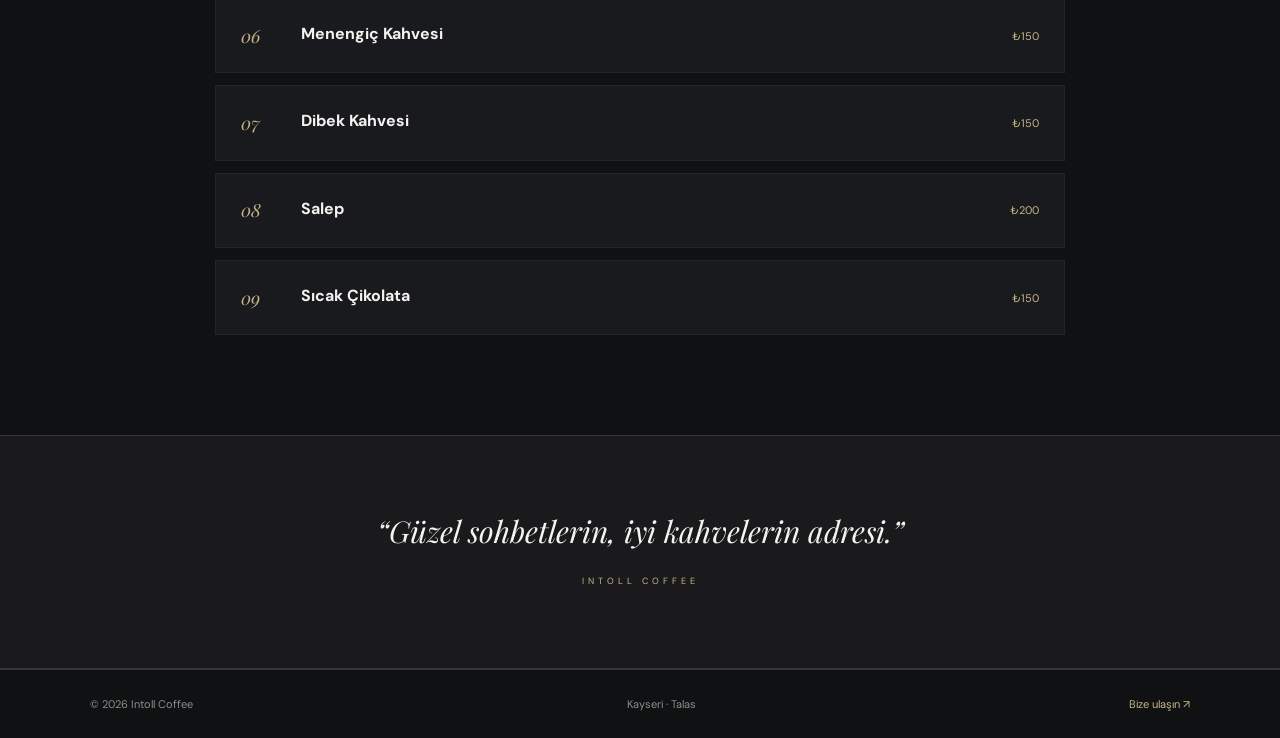
==== commit dce13cd3: "Add new menu categories to index.html" ====
--- a/index.html
+++ b/index.html
@@ -12,7 +12,7 @@
 <main>
 <section class="hero menu-hero"><div class="hero-content"><p class="eyebrow">KAYSERİ · TALAS</p><h1>Her yudumda<br><em>kendine bir mola.</em></h1><p>Kahveni seç, sevdiğin lezzeti keşfet. Intoll Coffee'de keyifli anlara yer var.</p><a class="button" href="#menu">Menüyü keşfet <span>↓</span></a></div><div class="hero-orbit"><img src="assets/intoll-logo.jpg" alt="Intoll Coffee"></div></section>
 <section id="menu" class="section menu-section"><div class="section-heading"><p class="eyebrow">TADINI ÇIKAR</p><h2>Menümüz</h2><p>Günün her anına eşlik edecek lezzetler.</p></div>
-<div class="menu-tabs" role="tablist"><button class="tab active" data-category="coffee">SICAK İÇECEKLER</button><button class="tab" data-category="cold_coffee">SOĞUK İÇECEKLER</button><button class="tab" data-category="dessert">TATLILAR</button><button class="tab" data-category="noAlcohol">ALKOLSÜZ KOKTEYLLER</button></div>
+<div class="menu-tabs" role="tablist"><button class="tab active" data-category="coffee">SICAK İÇECEKLER</button><button class="tab" data-category="cold_coffee">SOĞUK İÇECEKLER</button><button class="tab" data-category="dessert">TATLILAR</button><button class="tab" data-category="noAlcohol">ALKOLSÜZ KOKTEYLLER</button><button class="tab" data-category="starter">BAŞLANGIÇLAR</button><button class="tab" data-category="keyif">KEYF-İ ALEM</button><button class="tab" data-category="main">ANA YEMEKLER</button><button class="tab" data-category="mesrubat">MEŞRUBATLAR</button></div>
 <div class="menu-grid" id="menu-items">
 <article class="menu-card"><span class="menu-number">01</span><div><h3>Türk Kahvesi</h3></div><span class="price">150₺</span></article>
 <article class="menu-card"><span class="menu-number">02</span><div><h3>Americano</h3></div><span class="price">150₺</span></article>
